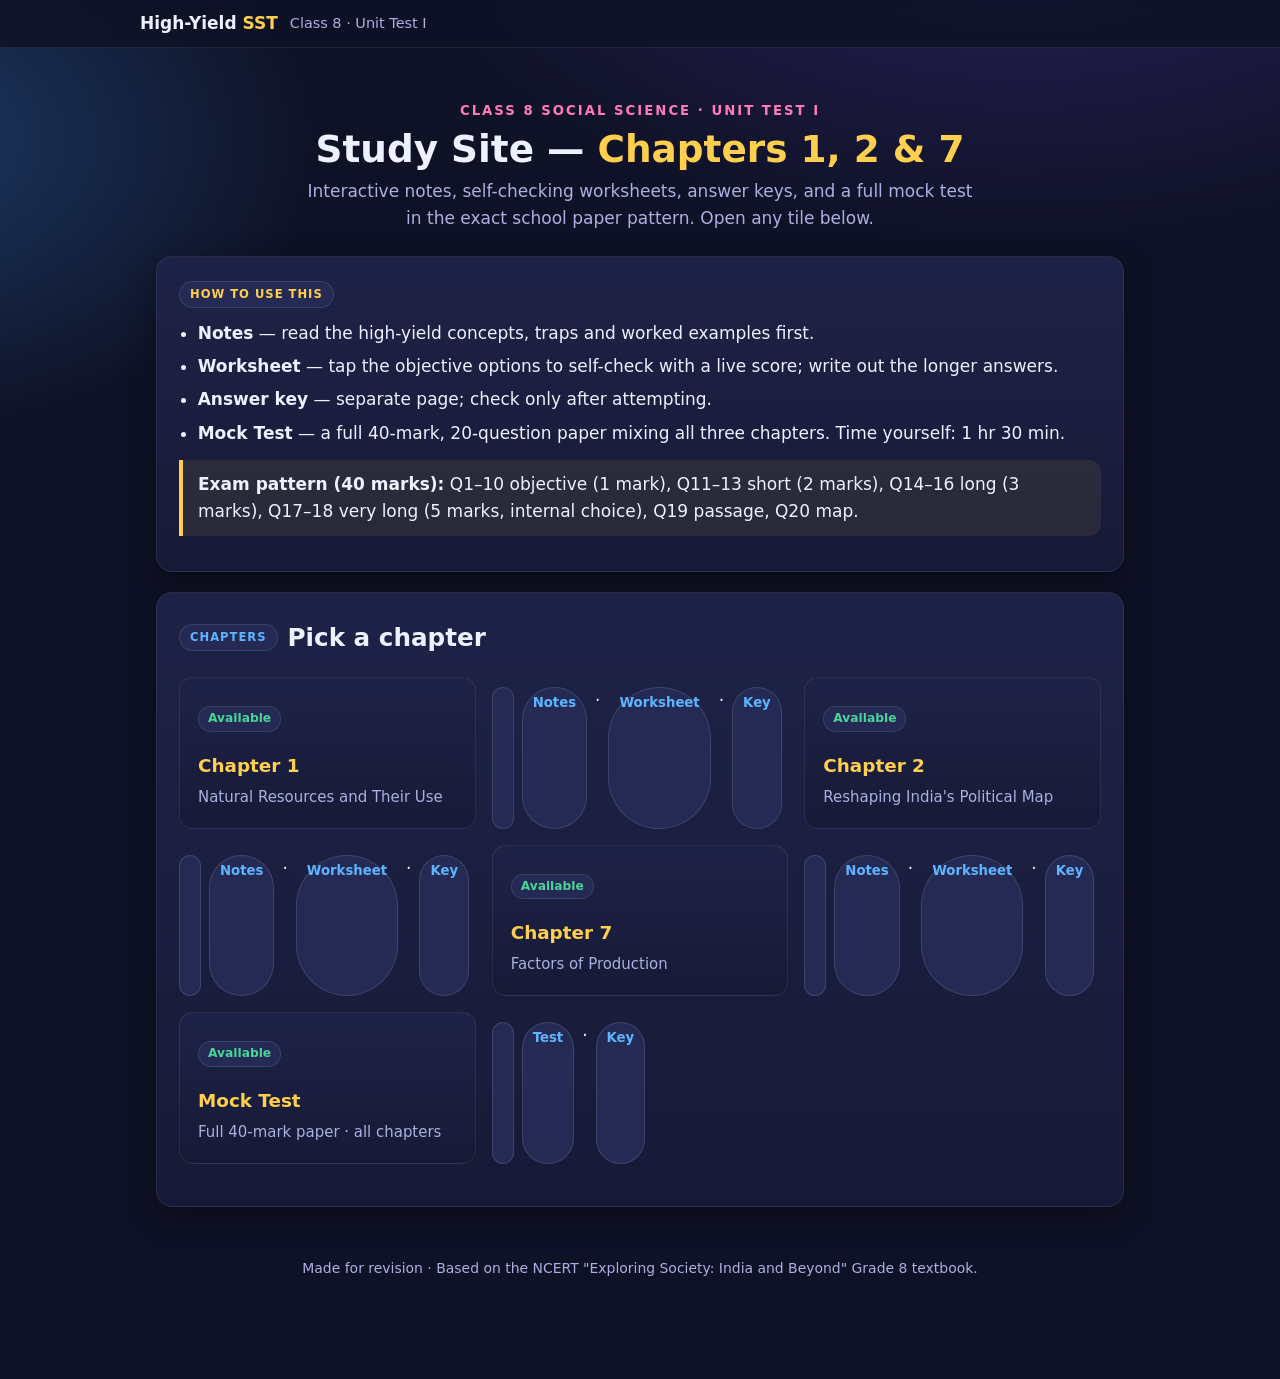
==== index.html @ ad42640d "Class 8 SST Unit Test I study site" ====
<!DOCTYPE html>
<html lang="en"><head>
<meta charset="UTF-8"><meta name="viewport" content="width=device-width, initial-scale=1.0">
<title>Class 8 Social Science · Unit Test I · High-Yield Study Site</title>
<link rel="stylesheet" href="assets/style.css">
</head><body>
<header class="bar"><div class="bar-inner">
  <div class="brand">High-Yield <span>SST</span></div>
  <div class="crumb">Class 8 · Unit Test I</div>
  <div class="spacer"></div>
</div></header>
<main>
  <div class="hero">
    <div class="kicker">Class 8 Social Science · Unit Test I</div>
    <h1>Study Site — <span class="hl">Chapters 1, 2 &amp; 7</span></h1>
    <p class="lead">Interactive notes, self-checking worksheets, answer keys, and a full mock test in the exact school paper pattern. Open any tile below.</p>
  </div>

  <section class="card">
    <h2><span class="badge">How to use this</span></h2>
    <ul class="clean">
      <li><b>Notes</b> — read the high-yield concepts, traps and worked examples first.</li>
      <li><b>Worksheet</b> — tap the objective options to self-check with a live score; write out the longer answers.</li>
      <li><b>Answer key</b> — separate page; check only after attempting.</li>
      <li><b>Mock Test</b> — a full 40-mark, 20-question paper mixing all three chapters. Time yourself: 1 hr 30 min.</li>
    </ul>
    <div class="callout warn"><b>Exam pattern (40 marks):</b> Q1–10 objective (1 mark), Q11–13 short (2 marks), Q14–16 long (3 marks), Q17–18 very long (5 marks, internal choice), Q19 passage, Q20 map.</div>
  </section>

  <section class="card">
    <h2><span class="badge pr">Chapters</span> Pick a chapter</h2>
    <div class="grid">
      <a class="tile" href="chapter-1-natural-resources/notes.html">
        <span class="status">Available</span>
        <h3>Chapter 1</h3>
        <p class="muted">Natural Resources and Their Use</p>
        <div class="dllinks"><a href="chapter-1-natural-resources/notes.html">Notes</a> · <a href="chapter-1-natural-resources/worksheet.html">Worksheet</a> · <a href="chapter-1-natural-resources/answer-key.html">Key</a></div>
      </a>
      <a class="tile" href="chapter-2-political-map/notes.html">
        <span class="status">Available</span>
        <h3>Chapter 2</h3>
        <p class="muted">Reshaping India's Political Map</p>
        <div class="dllinks"><a href="chapter-2-political-map/notes.html">Notes</a> · <a href="chapter-2-political-map/worksheet.html">Worksheet</a> · <a href="chapter-2-political-map/answer-key.html">Key</a></div>
      </a>
      <a class="tile" href="chapter-7-factors-of-production/notes.html">
        <span class="status">Available</span>
        <h3>Chapter 7</h3>
        <p class="muted">Factors of Production</p>
        <div class="dllinks"><a href="chapter-7-factors-of-production/notes.html">Notes</a> · <a href="chapter-7-factors-of-production/worksheet.html">Worksheet</a> · <a href="chapter-7-factors-of-production/answer-key.html">Key</a></div>
      </a>
      <a class="tile" href="mock-test/worksheet.html">
        <span class="status">Available</span>
        <h3>Mock Test</h3>
        <p class="muted">Full 40-mark paper · all chapters</p>
        <div class="dllinks"><a href="mock-test/worksheet.html">Test</a> · <a href="mock-test/answer-key.html">Key</a></div>
      </a>
    </div>
  </section>

  <div class="footer muted" style="text-align:center;padding:20px 0">Made for revision · Based on the NCERT "Exploring Society: India and Beyond" Grade 8 textbook.</div>
</main>
</body></html>
---- assets/style.css ----
/* ===========================================================
   Class 8 Maths — High-Yield Notes
   Shared stylesheet: dark theme on screen, clean B&W for print/PDF
   =========================================================== */
:root{
  --bg:#0f1226; --bg2:#171a36; --card:#1e2247; --card2:#252a55;
  --ink:#eef1ff; --muted:#aab1e0; --accent:#ffcf4d; --accent2:#ff7ab8;
  --green:#48d597; --red:#ff6b6b; --blue:#5db5ff; --purple:#b07bff;
  --radius:16px; --shadow:0 10px 30px rgba(0,0,0,.35); font-size:17px;
}
*{box-sizing:border-box}
html{scroll-behavior:smooth}
body{
  margin:0;
  font-family:"Segoe UI",system-ui,-apple-system,Roboto,Helvetica,Arial,sans-serif;
  background:radial-gradient(1200px 700px at 80% -10%, #2a2160 0%, transparent 55%),
             radial-gradient(900px 600px at -10% 10%, #1c3a66 0%, transparent 50%), var(--bg);
  color:var(--ink); line-height:1.6;
}
a{color:var(--blue);text-decoration:none}
a:hover{text-decoration:underline}

/* ---- Top nav ---- */
header.bar{position:sticky;top:0;z-index:50;backdrop-filter:blur(8px);
  background:rgba(15,18,38,.85);border-bottom:1px solid rgba(255,255,255,.08);padding:10px 16px}
.bar-inner{max-width:1000px;margin:0 auto;display:flex;align-items:center;gap:12px;flex-wrap:wrap}
.brand{font-weight:800;font-size:1rem}
.brand span{color:var(--accent)}
.crumb{color:var(--muted);font-size:.85rem}
.crumb a{color:var(--muted)}
.spacer{margin-left:auto}
.tabs{display:flex;gap:6px;flex-wrap:wrap}
.tabs a{background:var(--card2);border:1px solid rgba(255,255,255,.1);color:var(--ink);
  padding:6px 13px;border-radius:999px;font-size:.83rem;font-weight:700}
.tabs a.active{background:linear-gradient(90deg,var(--accent2),var(--accent));color:#2a1430;border:none}
.dl{background:var(--card2);border:1px solid rgba(255,255,255,.14);color:var(--ink);
  padding:6px 13px;border-radius:999px;font-size:.83rem;font-weight:700}
.dl:hover{background:#2e3568;text-decoration:none}

main{max-width:1000px;margin:0 auto;padding:24px 16px 80px}

/* ---- Hero ---- */
.hero{text-align:center;padding:28px 18px 4px}
.hero .kicker{color:var(--accent2);font-weight:800;letter-spacing:2px;text-transform:uppercase;font-size:.78rem}
.hero h1{font-size:2.2rem;margin:.2em 0 .1em;line-height:1.12}
.hero h1 .hl{color:var(--accent)}
.hero p.lead{color:var(--muted);max-width:680px;margin:.4em auto 0}

/* ---- Cards ---- */
section.card{background:linear-gradient(180deg,var(--card),var(--bg2));border:1px solid rgba(255,255,255,.07);
  border-radius:var(--radius);padding:22px 22px;margin:20px 0;box-shadow:var(--shadow)}
section.card h2{font-size:1.45rem;margin:.1em 0 .5em;display:flex;align-items:center;gap:10px;flex-wrap:wrap}
.badge{font-size:.68rem;font-weight:800;padding:3px 10px;border-radius:999px;background:var(--card2);color:var(--accent);
  border:1px solid rgba(255,255,255,.1);text-transform:uppercase;letter-spacing:1px}
.badge.trap{color:var(--red)} .badge.ex{color:var(--green)} .badge.pr{color:var(--blue)}
section.card h3{font-size:1.08rem;margin:1.05em 0 .3em;color:var(--accent)}
.muted{color:var(--muted)}

/* ---- Callouts ---- */
.callout{border-left:4px solid var(--blue);background:rgba(93,181,255,.08);padding:11px 15px;border-radius:0 12px 12px 0;margin:13px 0}
.callout.warn{border-color:var(--accent);background:rgba(255,207,77,.08)}
.callout.fun{border-color:var(--accent2);background:rgba(255,122,184,.08)}
.callout.danger{border-color:var(--red);background:rgba(255,107,107,.08)}
.callout b{color:var(--ink)}

.mathbox{font-size:1.1rem;background:rgba(255,255,255,.04);border:1px dashed rgba(255,255,255,.18);
  border-radius:12px;padding:11px 15px;margin:11px 0;text-align:center}
code,.mono{font-family:"SF Mono",Menlo,Consolas,monospace;background:rgba(255,255,255,.08);padding:1px 6px;border-radius:6px}
sup{font-size:.72em}

/* ---- Tables ---- */
table.tbl{width:100%;border-collapse:collapse;margin:13px 0;font-size:.95rem}
table.tbl th,table.tbl td{border:1px solid rgba(255,255,255,.14);padding:7px 9px;text-align:center}
table.tbl th{background:var(--card2);color:var(--accent)}

.keyline{display:flex;gap:10px;align-items:flex-start;margin:9px 0}
.keyline .k{color:var(--green);font-weight:800;flex:0 0 auto}
ul.clean{margin:.4em 0 .4em 1.1em;padding:0}
ul.clean li{margin:.35em 0}

/* ---- Worked example (model solution) ---- */
.solution{background:rgba(255,255,255,.03);border:1px solid rgba(255,255,255,.08);border-radius:12px;padding:14px 16px;margin:12px 0}
.solution .qline{font-weight:700;margin-bottom:6px}
.solution .step{margin:.35em 0;display:flex;gap:8px}
.solution .step .lbl{color:var(--blue);font-weight:800;flex:0 0 auto;min-width:62px}
.finalbox{display:inline-block;margin-top:8px;border:2px solid var(--green);background:rgba(72,213,151,.10);
  color:var(--ink);font-weight:800;padding:6px 14px;border-radius:10px}

/* ---- Worksheet questions ---- */
.qitem{background:rgba(255,255,255,.03);border:1px solid rgba(255,255,255,.08);border-radius:12px;padding:13px 16px;margin:12px 0}
.qitem .qtag{font-size:.7rem;font-weight:800;color:var(--blue);text-transform:uppercase;letter-spacing:1px}
.qitem .marks{float:right;font-weight:800;color:var(--accent);font-size:.82rem}
.writelines{margin-top:10px}
.writelines .wl{border-bottom:1px solid rgba(255,255,255,.18);height:24px}

/* ---- Answer key ---- */
.akrow{display:flex;gap:10px;padding:8px 0;border-bottom:1px solid rgba(255,255,255,.08)}
.akrow .an{color:var(--green);font-weight:800;flex:0 0 auto;min-width:46px}

/* ---- Geometry figures (inline SVG) ---- */
.fig{display:block;margin:14px auto;max-width:100%;height:auto;color:var(--ink)}
.fig .edge{fill:none;stroke:var(--blue);stroke-width:2.2;stroke-linejoin:round}
.fig .edge2{fill:none;stroke:var(--accent2);stroke-width:2.2}
.fig .diag{fill:none;stroke:var(--accent);stroke-width:1.8;stroke-dasharray:5 4}
.fig .fillshape{fill:rgba(93,181,255,.10);stroke:var(--blue);stroke-width:2.2;stroke-linejoin:round}
.fig .mark{fill:none;stroke:currentColor;stroke-width:1.6}
.fig .vtx{fill:currentColor;font-weight:700;font-size:15px;font-family:Georgia,serif}
.fig .lbl{fill:var(--muted);font-size:13px;font-family:"Segoe UI",sans-serif}
.fig .ang{fill:var(--accent);font-size:13px;font-weight:700;font-family:"Segoe UI",sans-serif}
.fig .rt{fill:none;stroke:currentColor;stroke-width:1.4}
.figcap{text-align:center;color:var(--muted);font-size:.82rem;margin:-6px 0 12px}
.figwrap{background:rgba(255,255,255,.03);border:1px solid rgba(255,255,255,.07);border-radius:12px;padding:10px;margin:14px 0}

/* ---- Interactive quiz ---- */
.quizbar{position:sticky;top:60px;z-index:20;display:flex;align-items:center;gap:12px;flex-wrap:wrap;
  background:var(--card2);border:1px solid rgba(255,255,255,.12);border-radius:12px;padding:9px 14px;margin:6px 0 14px}
.quizbar .score{font-weight:800;color:var(--accent)}
.quizbar .hint{color:var(--muted);font-size:.85rem}
.quizbar button{background:var(--card);border:1px solid rgba(255,255,255,.14);color:var(--ink);padding:6px 12px;border-radius:999px;font-size:.8rem}
.opts{display:flex;flex-direction:column;gap:8px;margin-top:10px}
.opt{display:block;text-align:left;background:var(--bg);border:1px solid rgba(255,255,255,.16);color:var(--ink);
  padding:9px 13px;border-radius:10px;font-size:.95rem;font-weight:600}
.opt:hover{border-color:var(--accent);transform:translateX(2px)}
.opt.correct{background:rgba(72,213,151,.18);border-color:var(--green);color:#c9ffe5}
.opt.wrong{background:rgba(255,107,107,.16);border-color:var(--red);color:#ffd9d9}
.opt:disabled{cursor:default;opacity:.92}
.opt .mk{font-weight:900;margin-left:8px}
.fillrow{display:flex;gap:8px;align-items:center;margin-top:10px;flex-wrap:wrap}
.fillrow input{font-family:inherit;font-size:1rem;background:var(--bg);color:var(--ink);
  border:1px solid rgba(255,255,255,.18);border-radius:10px;padding:8px 12px;width:160px}
.fillrow button{background:linear-gradient(90deg,var(--accent2),var(--accent));color:#2a1430;padding:8px 14px;border-radius:10px;font-weight:700}
.feedback{margin-top:8px;font-weight:700;font-size:.9rem;min-height:1.1em}
.feedback.ok{color:var(--green)} .feedback.no{color:var(--red)}
.selfcheck{margin-top:10px}
.selfcheck summary{cursor:pointer;color:var(--blue);font-weight:700;font-size:.88rem}
.selfcheck .reveal{margin-top:6px;border-left:4px solid var(--green);background:rgba(72,213,151,.08);padding:8px 12px;border-radius:0 10px 10px 0;font-size:.92rem}

/* ---- Home / hub cards grid ---- */
.grid{display:grid;grid-template-columns:repeat(auto-fill,minmax(230px,1fr));gap:16px;margin:20px 0}
.tile{display:block;background:linear-gradient(180deg,var(--card),var(--bg2));border:1px solid rgba(255,255,255,.08);
  border-radius:14px;padding:18px;color:var(--ink);transition:.15s}
.tile:hover{transform:translateY(-3px);text-decoration:none;border-color:rgba(255,207,77,.4)}
.tile h3{margin:.1em 0 .3em;color:var(--accent);font-size:1.1rem}
.tile p{margin:0;color:var(--muted);font-size:.88rem}
.tile .status{display:inline-block;margin-top:10px;font-size:.72rem;font-weight:800;padding:2px 9px;border-radius:999px;
  background:var(--card2);color:var(--green);border:1px solid rgba(255,255,255,.1)}
.tile .status.soon{color:var(--muted)}
.dllinks{display:flex;gap:8px;flex-wrap:wrap;margin-top:10px}
.dllinks a{font-size:.78rem;font-weight:700;background:var(--card2);border:1px solid rgba(255,255,255,.12);
  padding:4px 10px;border-radius:999px}

.footer{text-align:center;color:var(--muted);font-size:.82rem;margin-top:30px}

/* ===========================================================
   PRINT / PDF  —  clean black & white, serif, writing space
   (weasyprint renders this; browsers use it when printing)
   =========================================================== */
@media print{
  @page{ size:A4; margin:15mm 14mm; }
  body{background:#fff!important;color:#000!important;
    font-family:Georgia,"Times New Roman",serif;font-size:12pt;line-height:1.45}
  a{color:#000!important;text-decoration:none}
  header.bar,.tabs,.dl,.spacer,.crumb,.footer .noprint,.noprint{display:none!important}
  main{max-width:none;padding:0}
  .hero{padding:0 0 6px}
  .hero .kicker{color:#000!important;letter-spacing:1px}
  .hero h1{font-size:18pt;color:#000!important}
  .hero h1 .hl{color:#000!important}
  .hero p.lead{color:#222!important;font-size:11pt}

  section.card{background:#fff!important;box-shadow:none;border:none;border-radius:0;
    padding:0;margin:10px 0;page-break-inside:auto}
  section.card h2{font-size:14pt;color:#000!important;border-bottom:2px solid #000;padding-bottom:3px}
  .badge{display:none}
  section.card h3{font-size:12.5pt;color:#000!important;text-decoration:underline}
  .muted,.solution .step .lbl,.qitem .qtag,.akrow .an,.keyline .k{color:#000!important}

  .callout,.callout.warn,.callout.fun,.callout.danger{background:#fff!important;
    border:1px solid #000;border-left:3px solid #000;border-radius:0;padding:7px 10px;page-break-inside:avoid}
  .callout b{color:#000!important}
  .mathbox{background:#fff!important;border:1px dashed #000;color:#000;font-size:11.5pt}
  code,.mono{background:#eee!important;color:#000}

  table.tbl{font-size:11pt}
  table.tbl th,table.tbl td{border:1px solid #000;color:#000}
  table.tbl th{background:#eee!important;color:#000!important}

  .solution{background:#fff!important;border:1px solid #000;border-radius:0;page-break-inside:avoid}
  .finalbox{border:2px solid #000;background:#fff!important;color:#000!important}

  .qitem{background:#fff!important;border:1px solid #000;border-radius:0;page-break-inside:avoid}
  .qitem .marks{color:#000!important}
  .writelines .wl{border-bottom:1px solid #000}

  .akrow{border-bottom:1px solid #000}

  .grid,.tile,.dllinks{display:none!important}
  .pagebreak{page-break-before:always}

  /* quiz elements → plain printable text */
  .quizbar,.feedback{display:none!important}
  .opts{display:block;margin-top:4px}
  .opt{display:inline;background:#fff!important;border:none!important;color:#000!important;
    padding:0 10px 0 0;font-weight:normal;border-radius:0;transform:none!important}
  .opt .mk{display:none}
  .fillrow input{border:none;border-bottom:1px solid #000;border-radius:0;width:120px;background:#fff}
  .fillrow button{display:none!important}
  .selfcheck{display:none!important}

  /* geometry figures → solid black on white */
  .figwrap{background:#fff!important;border:1px solid #000;page-break-inside:avoid}
  .fig{color:#000!important}
  .fig .edge,.fig .edge2{stroke:#000!important}
  .fig .diag{stroke:#000!important;stroke-dasharray:5 4}
  .fig .fillshape{fill:#fff!important;stroke:#000!important}
  .fig .mark,.fig .rt{stroke:#000!important}
  .fig .vtx{fill:#000!important}
  .fig .lbl{fill:#000!important}
  .fig .ang{fill:#000!important}
  .figcap{color:#000!important}
}
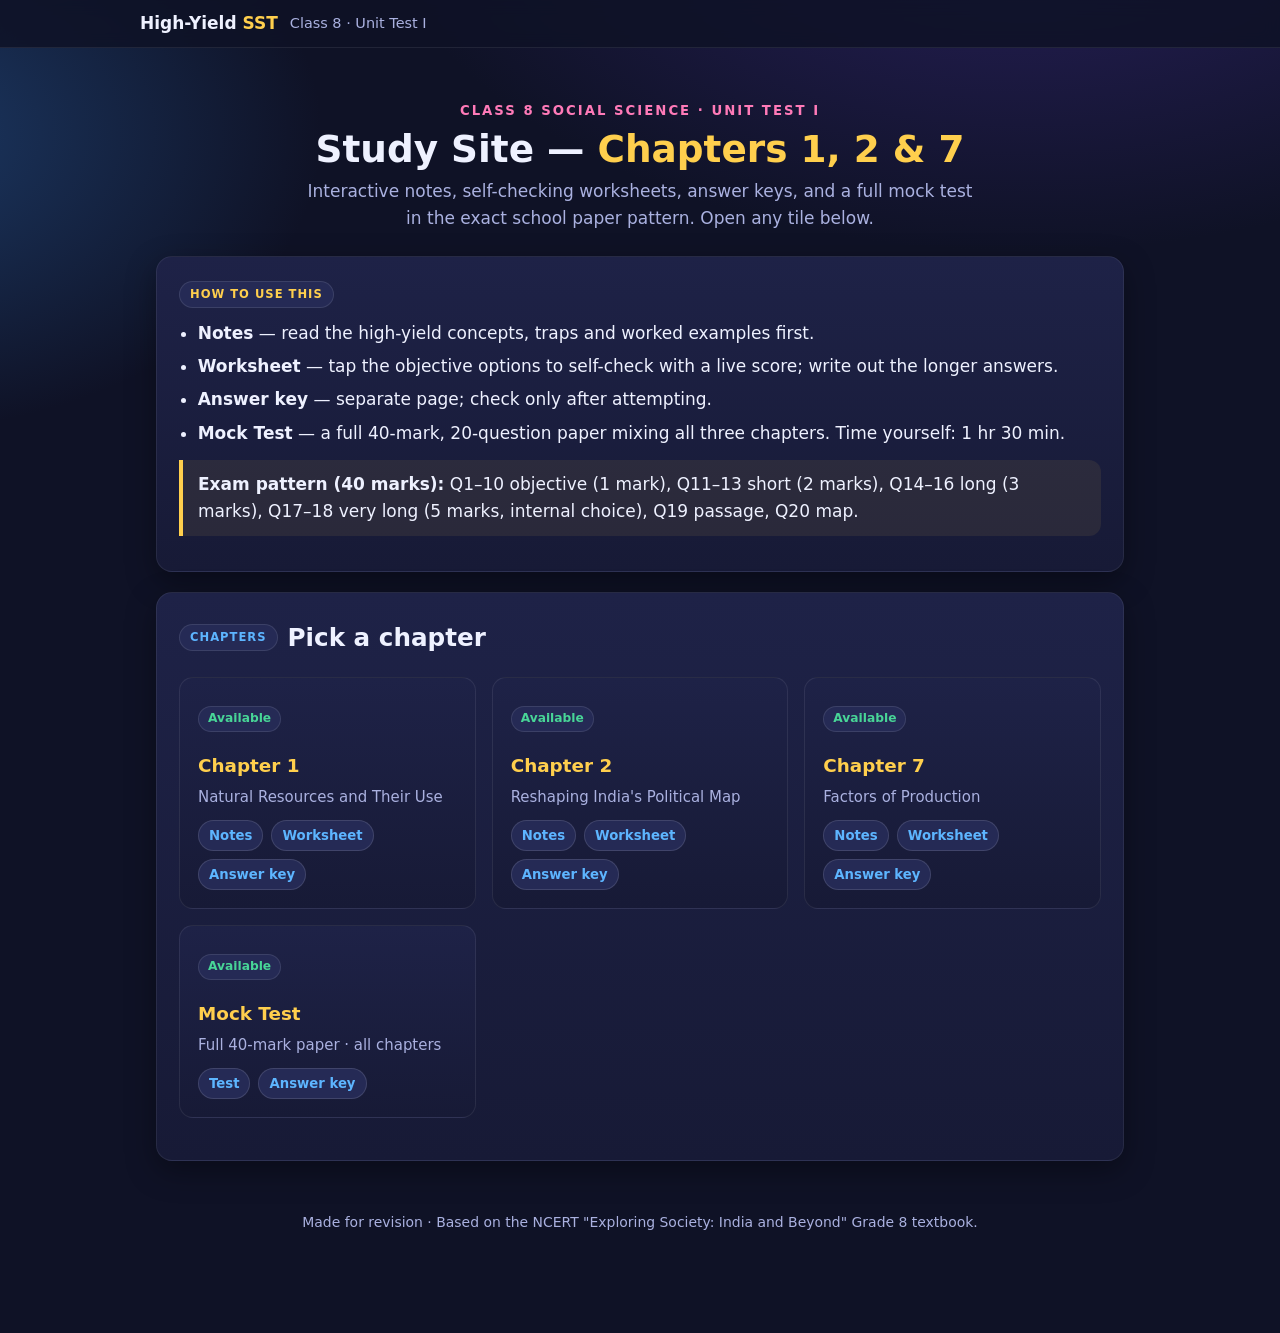
==== commit 083ef396: "Fix home page tiles (remove nested links)" ====
--- a/index.html
+++ b/index.html
@@ -30,30 +30,30 @@
   <section class="card">
     <h2><span class="badge pr">Chapters</span> Pick a chapter</h2>
     <div class="grid">
-      <a class="tile" href="chapter-1-natural-resources/notes.html">
+      <div class="tile">
         <span class="status">Available</span>
         <h3>Chapter 1</h3>
         <p class="muted">Natural Resources and Their Use</p>
-        <div class="dllinks"><a href="chapter-1-natural-resources/notes.html">Notes</a> · <a href="chapter-1-natural-resources/worksheet.html">Worksheet</a> · <a href="chapter-1-natural-resources/answer-key.html">Key</a></div>
-      </a>
-      <a class="tile" href="chapter-2-political-map/notes.html">
+        <div class="dllinks"><a href="chapter-1-natural-resources/notes.html">Notes</a> <a href="chapter-1-natural-resources/worksheet.html">Worksheet</a> <a href="chapter-1-natural-resources/answer-key.html">Answer key</a></div>
+      </div>
+      <div class="tile">
         <span class="status">Available</span>
         <h3>Chapter 2</h3>
         <p class="muted">Reshaping India's Political Map</p>
-        <div class="dllinks"><a href="chapter-2-political-map/notes.html">Notes</a> · <a href="chapter-2-political-map/worksheet.html">Worksheet</a> · <a href="chapter-2-political-map/answer-key.html">Key</a></div>
-      </a>
-      <a class="tile" href="chapter-7-factors-of-production/notes.html">
+        <div class="dllinks"><a href="chapter-2-political-map/notes.html">Notes</a> <a href="chapter-2-political-map/worksheet.html">Worksheet</a> <a href="chapter-2-political-map/answer-key.html">Answer key</a></div>
+      </div>
+      <div class="tile">
         <span class="status">Available</span>
         <h3>Chapter 7</h3>
         <p class="muted">Factors of Production</p>
-        <div class="dllinks"><a href="chapter-7-factors-of-production/notes.html">Notes</a> · <a href="chapter-7-factors-of-production/worksheet.html">Worksheet</a> · <a href="chapter-7-factors-of-production/answer-key.html">Key</a></div>
-      </a>
-      <a class="tile" href="mock-test/worksheet.html">
+        <div class="dllinks"><a href="chapter-7-factors-of-production/notes.html">Notes</a> <a href="chapter-7-factors-of-production/worksheet.html">Worksheet</a> <a href="chapter-7-factors-of-production/answer-key.html">Answer key</a></div>
+      </div>
+      <div class="tile">
         <span class="status">Available</span>
         <h3>Mock Test</h3>
         <p class="muted">Full 40-mark paper · all chapters</p>
-        <div class="dllinks"><a href="mock-test/worksheet.html">Test</a> · <a href="mock-test/answer-key.html">Key</a></div>
-      </a>
+        <div class="dllinks"><a href="mock-test/worksheet.html">Test</a> <a href="mock-test/answer-key.html">Answer key</a></div>
+      </div>
     </div>
   </section>
 
